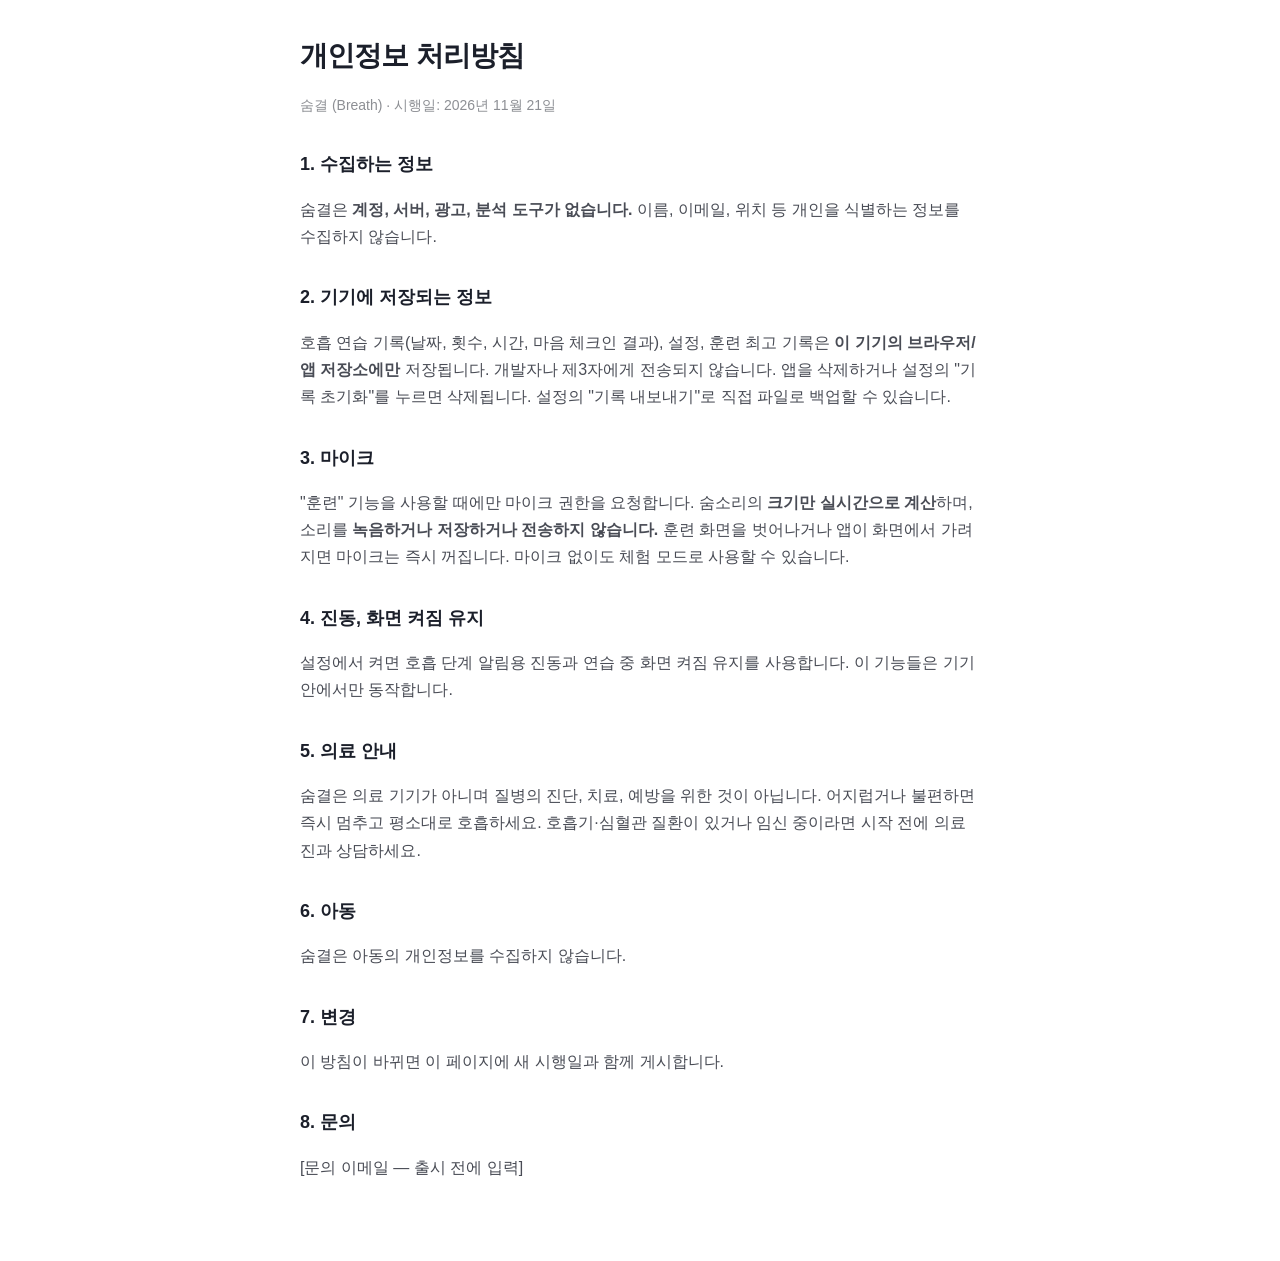
==== privacy.html @ 81c9d01f "release: 개인정보 처리방침 페이지 + 출시 가이드 - privacy.html (마이크는 소리를 녹음/전송하지 않음, 데이터 미수집) 및 설정에서 링크 - docs/RELEA" ====
<!DOCTYPE html>
<html lang="ko">
<head>
  <meta charset="UTF-8">
  <meta name="viewport" content="width=device-width, initial-scale=1">
  <title>개인정보 처리방침 — 숨결</title>
  <style>
    body { margin: 0; font: 16px/1.7 -apple-system, "Apple SD Gothic Neo", "Noto Sans KR", "Malgun Gothic", sans-serif; color: #1B1F2A; background: #fff; }
    main { max-width: 680px; margin: 0 auto; padding: 32px 20px 64px; }
    h1 { font-size: 28px; letter-spacing: -0.03em; margin: 0 0 4px; }
    h2 { font-size: 18px; margin: 32px 0 6px; }
    p, li { color: rgba(27,31,42,.8); }
    .meta { color: rgba(27,31,42,.5); font-size: 14px; }
    a { color: #2D6BE4; }
  </style>
</head>
<body>
<main>
  <h1>개인정보 처리방침</h1>
  <p class="meta">숨결 (Breath) · 시행일: 2026년 11월 21일</p>

  <h2>1. 수집하는 정보</h2>
  <p>숨결은 <b>계정, 서버, 광고, 분석 도구가 없습니다.</b> 이름, 이메일, 위치 등 개인을 식별하는 정보를 수집하지 않습니다.</p>

  <h2>2. 기기에 저장되는 정보</h2>
  <p>호흡 연습 기록(날짜, 횟수, 시간, 마음 체크인 결과), 설정, 훈련 최고 기록은 <b>이 기기의 브라우저/앱 저장소에만</b> 저장됩니다. 개발자나 제3자에게 전송되지 않습니다. 앱을 삭제하거나 설정의 "기록 초기화"를 누르면 삭제됩니다. 설정의 "기록 내보내기"로 직접 파일로 백업할 수 있습니다.</p>

  <h2>3. 마이크</h2>
  <p>"훈련" 기능을 사용할 때에만 마이크 권한을 요청합니다. 숨소리의 <b>크기만 실시간으로 계산</b>하며, 소리를 <b>녹음하거나 저장하거나 전송하지 않습니다.</b> 훈련 화면을 벗어나거나 앱이 화면에서 가려지면 마이크는 즉시 꺼집니다. 마이크 없이도 체험 모드로 사용할 수 있습니다.</p>

  <h2>4. 진동, 화면 켜짐 유지</h2>
  <p>설정에서 켜면 호흡 단계 알림용 진동과 연습 중 화면 켜짐 유지를 사용합니다. 이 기능들은 기기 안에서만 동작합니다.</p>

  <h2>5. 의료 안내</h2>
  <p>숨결은 의료 기기가 아니며 질병의 진단, 치료, 예방을 위한 것이 아닙니다. 어지럽거나 불편하면 즉시 멈추고 평소대로 호흡하세요. 호흡기·심혈관 질환이 있거나 임신 중이라면 시작 전에 의료진과 상담하세요.</p>

  <h2>6. 아동</h2>
  <p>숨결은 아동의 개인정보를 수집하지 않습니다.</p>

  <h2>7. 변경</h2>
  <p>이 방침이 바뀌면 이 페이지에 새 시행일과 함께 게시합니다.</p>

  <h2>8. 문의</h2>
  <p>[문의 이메일 — 출시 전에 입력]</p>
</main>
</body>
</html>
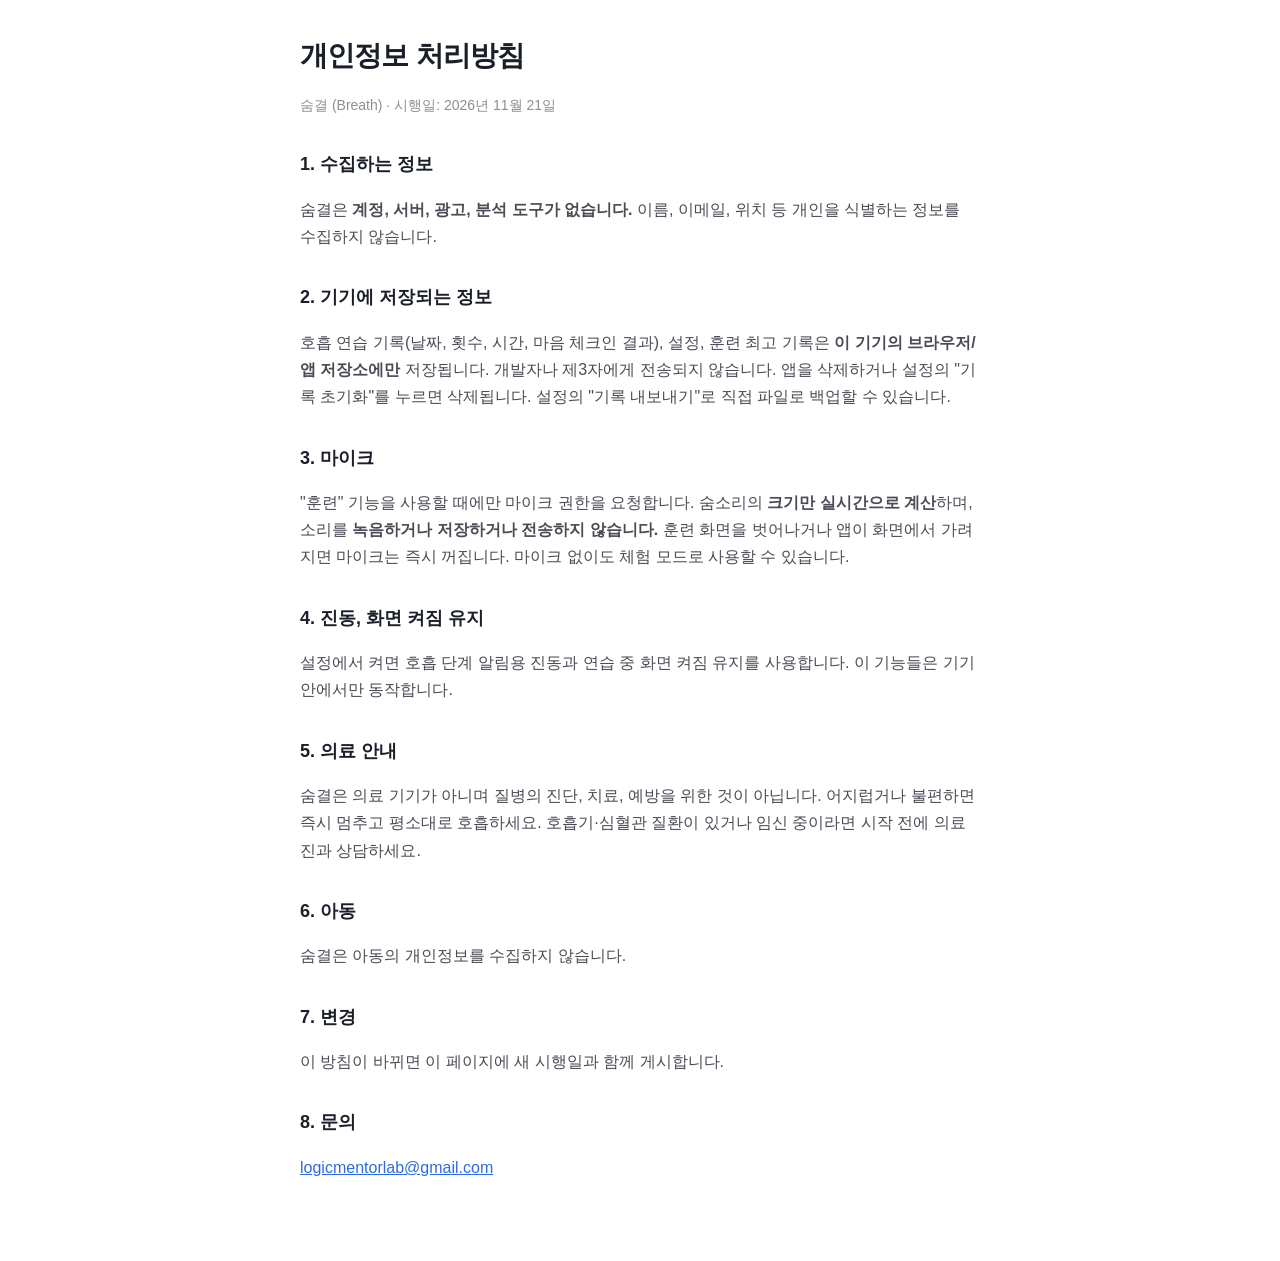
==== commit 8c87a7d8: "docs: set privacy contact email to logicmentorlab@gmail.com" ====
--- a/privacy.html
+++ b/privacy.html
@@ -41,7 +41,7 @@
   <p>이 방침이 바뀌면 이 페이지에 새 시행일과 함께 게시합니다.</p>
 
   <h2>8. 문의</h2>
-  <p>[문의 이메일 — 출시 전에 입력]</p>
+  <p><a href="mailto:logicmentorlab@gmail.com">logicmentorlab@gmail.com</a></p>
 </main>
 </body>
 </html>
